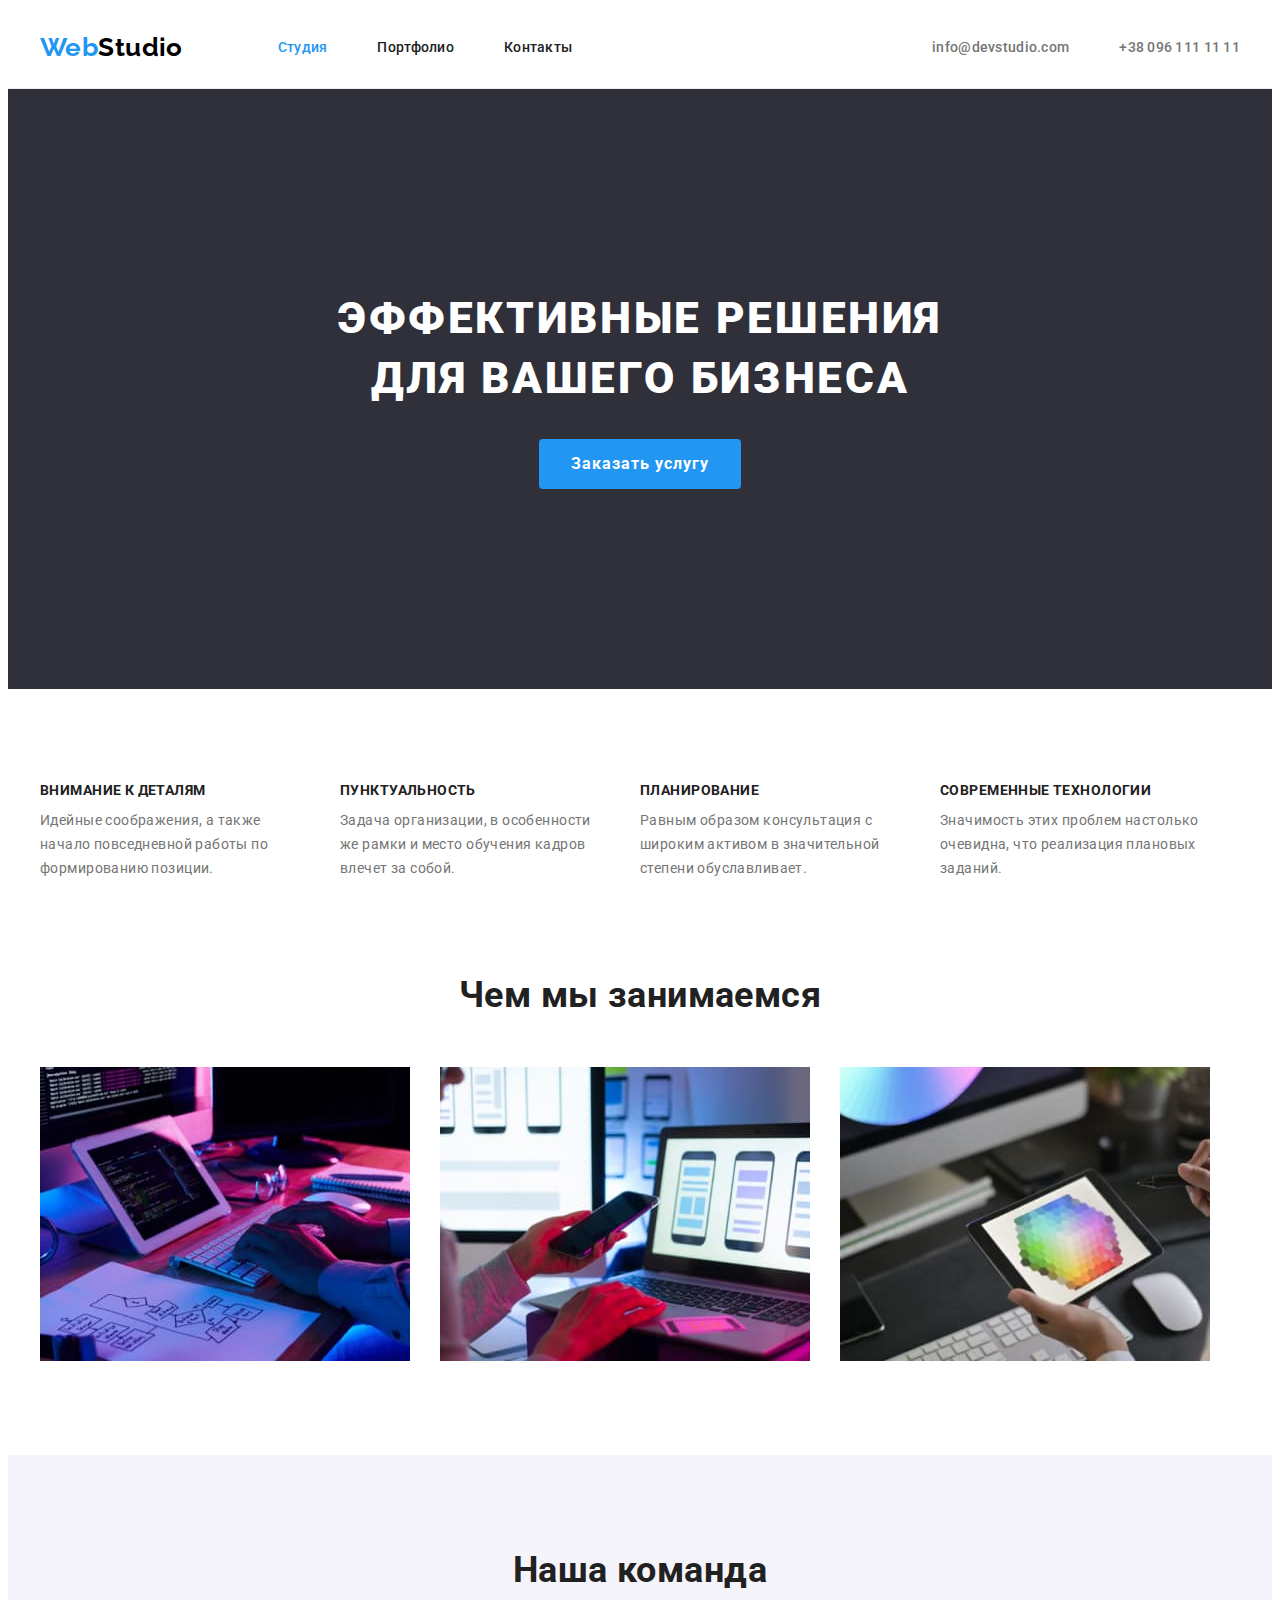
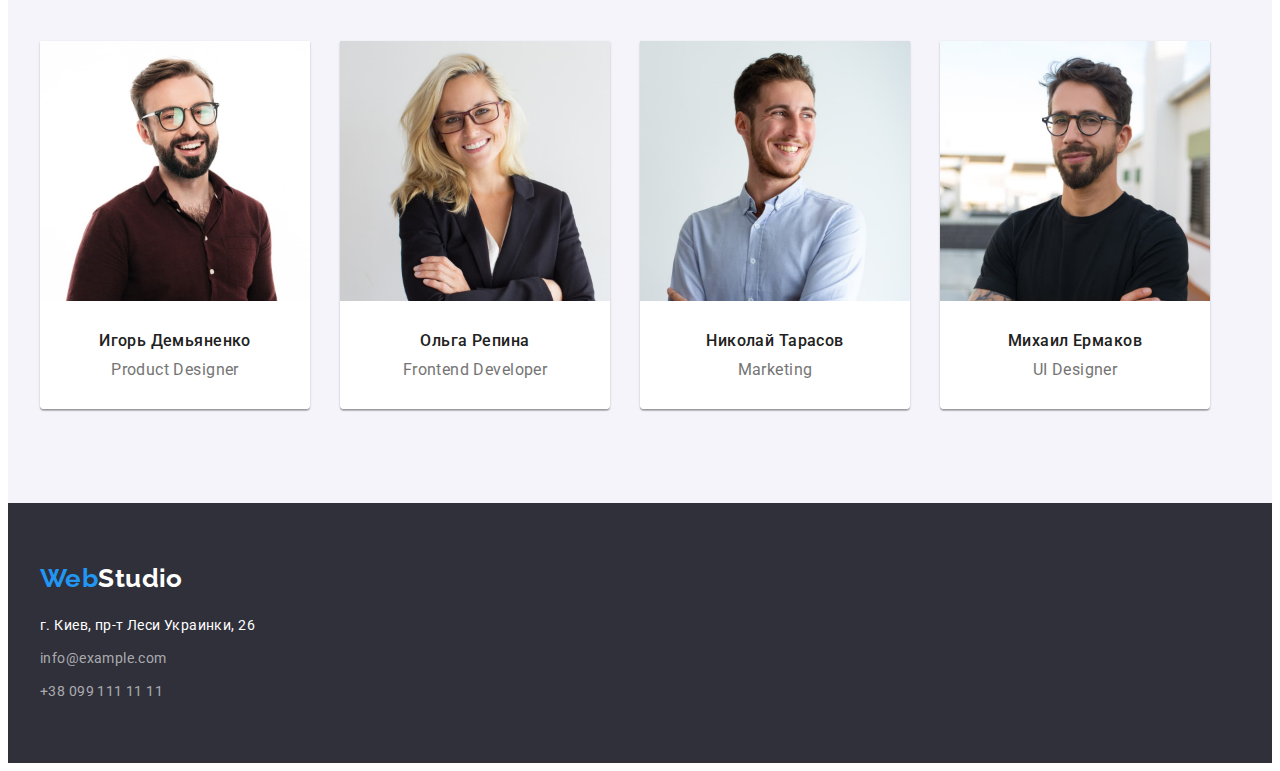
==== index.html @ c1a10959 "добавляет исходные данные" ====
<!DOCTYPE html>
<html lang="ru">
  <head>
    <meta charset="UTF-8" />
    <meta http-equiv="X-UA-Compatible" content="IE=edge" />
    <meta name="viewport" content="width=device-width, initial-scale=1.0" />
    <title>Document</title>
    <link rel="preconnect" href="https://fonts.googleapis.com" />
    <link rel="preconnect" href="https://fonts.gstatic.com" crossorigin />
    <link
      href="https://fonts.googleapis.com/css2?family=Raleway:wght@700&family=Roboto:wght@400;500;700;900&display=swap"
      rel="stylesheet"
    />
    <link
      rel="stylesheet"
      href="https://cdnjs.cloudflare.com/ajax/libs/modern-normalize/1.1.0/modern-normalize.min.css"
      integrity="sha512-wpPYUAdjBVSE4KJnH1VR1HeZfpl1ub8YT/NKx4PuQ5NmX2tKuGu6U/JRp5y+Y8XG2tV+wKQpNHVUX03MfMFn9Q=="
      crossorigin="anonymous"
      referrerpolicy="no-referrer"
    />
    <link rel="stylesheet" href="./css/styles.css" />
  </head>
  <body>
    <header class="header">
      <div class="container main-nav">
        <nav class="navigation">
          <a lang="en" href="" class="logo link">
            <span class="logo-name">Web</span>Studio</a
          >
          <ul class="site-nav list">
            <li class="site-nav-item">
              <a href="" class="site-nav-link link current">Студия</a>
            </li>
            <li class="site-nav-item">
              <a href="./portfolio.html" class="site-nav-link link"
                >Портфолио</a
              >
            </li>
            <li class="site-nav-item">
              <a href="" class="site-nav-link link">Контакты</a>
            </li>
          </ul>
        </nav>
        <ul class="contact list">
          <li class="contact-item">
            <a href="mailto:info@devstudio.com" class="link"
              >info@devstudio.com</a
            >
          </li>
          <li class="contact-item">
            <a href="tel:+380961111111" class="link">+38 096 111 11 11</a>
          </li>
        </ul>
      </div>
    </header>
    <main>
      <section class="hero">
        <div class="container">
          <h1 class="hero-title">Эффективные решения для вашего бизнеса</h1>
          <button type="button" class="button button-primary">
            Заказать услугу
          </button>
        </div>
      </section>
      <section class="benefits section">
        <div class="container">
          <h2 class="title visually-hidden">Преимущества</h2>
          <ul class="benefist-list list">
            <li class="benefits-item">
              <h3 class="benefits-title">Внимание к деталям</h3>
              <p class="description">
                Идейные соображения, а также начало повседневной работы по
                формированию позиции.
              </p>
            </li>
            <li class="benefits-item">
              <h3 class="benefits-title">Пунктуальность</h3>
              <p class="description">
                Задача организации, в особенности же рамки и место обучения
                кадров влечет за собой.
              </p>
            </li>
            <li class="benefits-item">
              <h3 class="benefits-title">Планирование</h3>
              <p class="description">
                Равным образом консультация с широким активом в значительной
                степени обуславливает.
              </p>
            </li>
            <li class="benefits-item">
              <h3 class="benefits-title">Современные технологии</h3>
              <p class="description">
                Значимость этих проблем настолько очевидна, что реализация
                плановых заданий.
              </p>
            </li>
          </ul>
        </div>
      </section>
      <section class="practice section">
        <div class="container">
          <h2 class="practice-title title">Чем мы занимаемся</h2>
          <ul class="practice-list list">
            <li class="practice-list-item">
              <img
                src="./images/box-1.jpg"
                alt="набор исходных данных"
                width="370"
                height="294"
              />
            </li>
            <li class="practice-list-item">
              <img
                src="./images/box-2.jpg"
                alt="визуализация мобильного приложения"
                width="370"
                height="294"
              />
            </li>
            <li class="practice-list-item">
              <img
                src="./images/box-3.jpg"
                alt="цветокоррекция"
                width="370"
                height="294"
              />
            </li>
          </ul>
        </div>
      </section>
      <section class="section section-team">
        <div class="container">
          <h2 class="section-team-title title">Наша команда</h2>
          <ul class="section-team-list">
            <li class="section-team-item">
              <img
                src="./images/demianenko-img-1.jpg"
                alt="сотрудник1"
                width="270"
                height="260"
              />
              <div class="container-foto">
                <h3 class="name-title">Игорь Демьяненко</h3>
                <p lang="en" class="post">Product Designer</p>
              </div>
            </li>
            <li class="section-team-item">
              <img
                src="./images/repina-img-2.jpg"
                alt="сотрудник2"
                width="270"
                height="260"
              />
              <div class="container-foto">
                <h3 class="name-title">Ольга Репина</h3>
                <p lang="en" class="post">Frontend Developer</p>
              </div>
            </li>
            <li class="section-team-item">
              <img
                src="./images/tarasov-img-3.jpg"
                alt="сотрудник3"
                width="270"
                height="260"
              />
              <div class="container-foto">
                <h3 class="name-title">Николай Тарасов</h3>
                <p lang="en" class="post">Marketing</p>
              </div>
            </li>
            <li class="section-team-item">
              <img
                src="./images/ermakov-img-4.jpg"
                alt="сотрудник3"
                width="270"
                height="260"
              />
              <div class="container-foto">
                <h3 class="name-title">Михаил Ермаков</h3>
                <p lang="en" class="post">UI Designer</p>
              </div>
            </li>
          </ul>
        </div>
      </section>
    </main>
    <footer class="footer">
      <div class="container">
        <a lang="en" href="" class="logo link"
          ><span class="logo-name">Web</span>Studio</a
        >
        <address>
          <ul class="footer-contact">
            <li class="footer-contact-item">
              <a
                href="https://goo.gl/maps/VYor2QJVqiVH9sgh6"
                target="_blank"
                rel="noopener noreferrer"
                class="location link"
                >г. Киев, пр-т Леси Украинки, 26</a
              >
            </li>
            <li class="footer-contact-item">
              <a href="mailto:info@example.com" class="footer-contact-mail link"
                >info@example.com</a
              >
            </li>
            <li class="footer-contact-item">
              <a href="tel:+380991111111" class="footer-contact-phone link"
                >+38 099 111 11 11</a
              >
            </li>
          </ul>
        </address>
      </div>
    </footer>
  </body>
</html>
---- css/styles.css ----
/*  цвет основного текста color: #757575;  */
/* вторичный цвет текста color: #212121; */
/* белый цвет color: #FFFFFF; */
/*лого color: #000000; */
/* ссылки в футер color: rgba(255, 255, 255, 0.6); */
/* акцент color: #2196F3 */
/* вторичный цвет фона #F5F4FA */
/* цвет фона футер background: #2F303A */

:root {
  --primary-font-family: Roboto, sans-serif;
  --primary-text-color: #757575;
  --title-text-color: #212121;
  --accent-color: #2196f3;
  --white-color: #ffffff;
  --logo-text-color: #000000;
  --secodary-background-color: #f5f4fa;
  --footer-background-color: #2f303a;
  --hero-background-color: #2f303a;
  --button-accent-color: #188ce8;
  --border-color-header: #ececec;
  --border-color: #eeeeee;
}
ul {
  list-style: none;
  padding: 0;
  margin: 0;
}
h1,
h2,
h3,
h4,
h5,
h6,
p {
  margin-top: 0;
  margin-bottom: 0;
}
img {
  display: block;
  max-width: 100%;
  height: auto;
}

.link {
  text-decoration: none;
}
.button {
  display: inline-block;
  cursor: pointer;
  border: 0;
  font-family: var(--primary-font-family);
  font-size: 16px;
  letter-spacing: 0.03em;
  border-radius: 4px;
  text-align: center;
}

body {
  font-family: var(--primary-font-family);
  letter-spacing: 0.03em;
  color: var(--primary-text-color);
  background-color: var(--white-color);
  font-size: 14px;
}
.container {
  width: 1200px;
  margin-left: auto;
  margin-right: auto;
  padding-left: 15px;
  padding-right: 15px;
}

.section {
  padding-bottom: 94px;
  padding-top: 94px;
}

/* Шапка */
.header {
  border-bottom: 1px solid var(--border-color);
}
.main-nav {
  display: flex;
  align-items: center;
}
.navigation {
  display: flex;
}
/* лого */

.logo {
  display: block;
  padding-top: 24px;
  padding-bottom: 25px;
  color: var(--logo-text-color);
  font-family: Raleway, sans-serif;
  font-weight: 700;
  font-size: 26px;
  line-height: 1.19;
}

.logo-name {
  color: var(--accent-color);
}

/* навигация сайта */
.site-nav .link.current {
  color: var(--accent-color);
}

.site-nav {
  display: flex;
  margin-left: 95px;
}
.site-nav-item:not(:last-child) {
  margin-right: 50px;
}

.site-nav-link {
  display: block;
  padding-top: 32px;
  padding-bottom: 32px;
  font-weight: 500;
  font-size: 14px;
  line-height: 1.14;
  letter-spacing: 0.02em;
  color: var(--title-text-color);
}

.site-nav .link:hover,
.site-nav .link:focus {
  color: var(--accent-color);
}
.contact {
  display: flex;
  margin-left: auto;
}
.contact-item + .contact-item {
  margin-left: 50px;
}
.contact .link {
  display: block;
  padding-top: 32px;
  padding-bottom: 32px;
  font-weight: 500;
  font-size: 14px;
  line-height: 1.14;
  letter-spacing: 0.02em;
  color: var(--primary-text-color);
}
.contact .link:hover,
.contact .link:focus {
  color: var(--accent-color);
}

/* секция герой */

.hero {
  padding-top: 200px;
  padding-bottom: 200px;
  background-color: var(--hero-background-color);
  text-align: center;
}
.button.button-primary {
  padding: 10px 32px;
  min-width: 200px;
  font-weight: 700;
  line-height: 1.88;
  letter-spacing: 0.06em;
  color: var(--white-color);
  background-color: var(--accent-color);
}
.button.button-primary:hover,
.button.button-primary:focus {
  background-color: var(--button-accent-color);
}
.hero-title {
  width: 696px;
  margin-bottom: 30px;
  margin-left: auto;
  margin-right: auto;
  font-weight: 900;
  font-size: 44px;
  line-height: 1.36;
  text-align: center;
  letter-spacing: 0.06em;
  text-transform: uppercase;
  color: var(--white-color);
}

/* названия */

.title {
  margin-bottom: 50px;
  text-align: center;
  font-weight: 700;
  font-size: 36px;
  line-height: 1.17;
  color: var(--title-text-color);
}

/* портфолио */

.project-title {
  font-size: 18px;
  line-height: 2;
  letter-spacing: 0.06em;
  color: var(--title-text-color);
}
.project-name {
  font-size: 16px;
  line-height: 1.88;
  color: var(--primary-text-color);
}
.button-list {
  display: flex;
  justify-content: center;
  margin-bottom: 50px;
}
.button-item:not(:last-child) {
  margin-right: 8px;
}
.button.button-secondary {
  padding: 6px 22px;
  /* box-shadow: 0px 3px 1px rgba(0, 0, 0, 0.1), 0px 1px 2px rgba(0, 0, 0, 0.08), */
  /* 0px 2px 2px rgba(0, 0, 0, 0.12); */
  border-radius: 4px;
  font-weight: 500;
  line-height: 1.63;
  color: var(--title-text-color);
  background-color: var(--secodary-background-color);
}

.button.button-secondary:hover,
.button.button-secondary:focus {
  color: var(--white-color);
  background-color: var(--accent-color);
}
.button.button-secondary:active {
  color: var(--white-color);
  background-color: var(--accent-color);
}
.project-list {
  display: flex;
  flex-wrap: wrap;
}

.project-item {
  width: calc((100% - 60px) / 3);
  margin-right: 30px;
  margin-bottom: 30px;
}
.card-content {
  padding: 20px 24px;
  border-left: 1px solid var(--border-color);
  border-right: 1px solid var(--border-color);
  border-bottom: 1px solid var(--border-color);
  background-color: var(--white-color);
}

.project-item:nth-child(3n) {
  margin-right: 0;
}
.project-item:nth-last-child(-n + 3) {
  margin-bottom: 0px;
}

/* преимущества */

.visually-hidden {
  position: absolute;
  width: 1px;
  height: 1px;
  margin: -1px;
  border: 0;
  padding: 0;
  white-space: nowrap;
  clip-path: inset(100%);
  clip: rect(0 0 0 0);
  overflow: hidden;
}
.benefist-list {
  display: flex;
}
.benefits-item {
  width: 270px;
}
.benefits-item:not(:last-child) {
  margin-right: 30px;
}
.benefits-title {
  margin-bottom: 10px;
  font-size: 14px;
  line-height: 1.14;
  text-transform: uppercase;
  font-weight: 700;
  color: var(--title-text-color);
}

.description {
  line-height: 1.71;
}

/* деятельность */
.practice {
  padding-top: 0;
}
.practice-list {
  display: flex;
}
.practice-list-item:not(:last-child) {
  margin-right: 30px;
}

/* сотрудники */

.section-team {
  padding-bottom: 94px;
  background-color: var(--secodary-background-color);
}

.section-team-list {
  display: flex;
}
.section-team-item:not(:last-child) {
  margin-right: 30px;
}
.container-foto {
  background-color: var(--white-color);
  padding-top: 30px;
  padding-bottom: 30px;
  border-radius: 0px 0px 4px 4px;
}
.name-title {
  margin-bottom: 10px;
  text-align: center;
  font-weight: 500;
  font-size: 16px;
  line-height: 1.19;
  color: var(--title-text-color);
}
.post {
  font-size: 16px;
  line-height: 1.19;
  text-align: center;
}
.section-team-item {
  box-shadow: 0px 1px 3px rgba(0, 0, 0, 0.12), 0px 1px 1px rgba(0, 0, 0, 0.14),
    0px 2px 1px rgba(0, 0, 0, 0.2);
  border-radius: 0px 0px 4px 4px;
}

/* подвал */

.footer {
  padding-top: 60px;
  padding-bottom: 60px;
  background-color: var(--footer-background-color);
}
.footer .logo {
  padding: 0;
  margin-bottom: 20px;
  color: var(--white-color);
}

.footer-contact .location {
  color: var(--white-color);
}
.footer-contact .link {
  font-style: normal;
  font-size: 14px;
  line-height: 1.71;
}
.footer-contact-item:not(:last-child) {
  margin-bottom: 9px;
}
.footer-contact-mail,
.footer-contact-phone {
  color: rgba(255, 255, 255, 0.6);
}
.footer-contact .link:hover,
.footer-contact .link:focus {
  color: var(--accent-color);
}
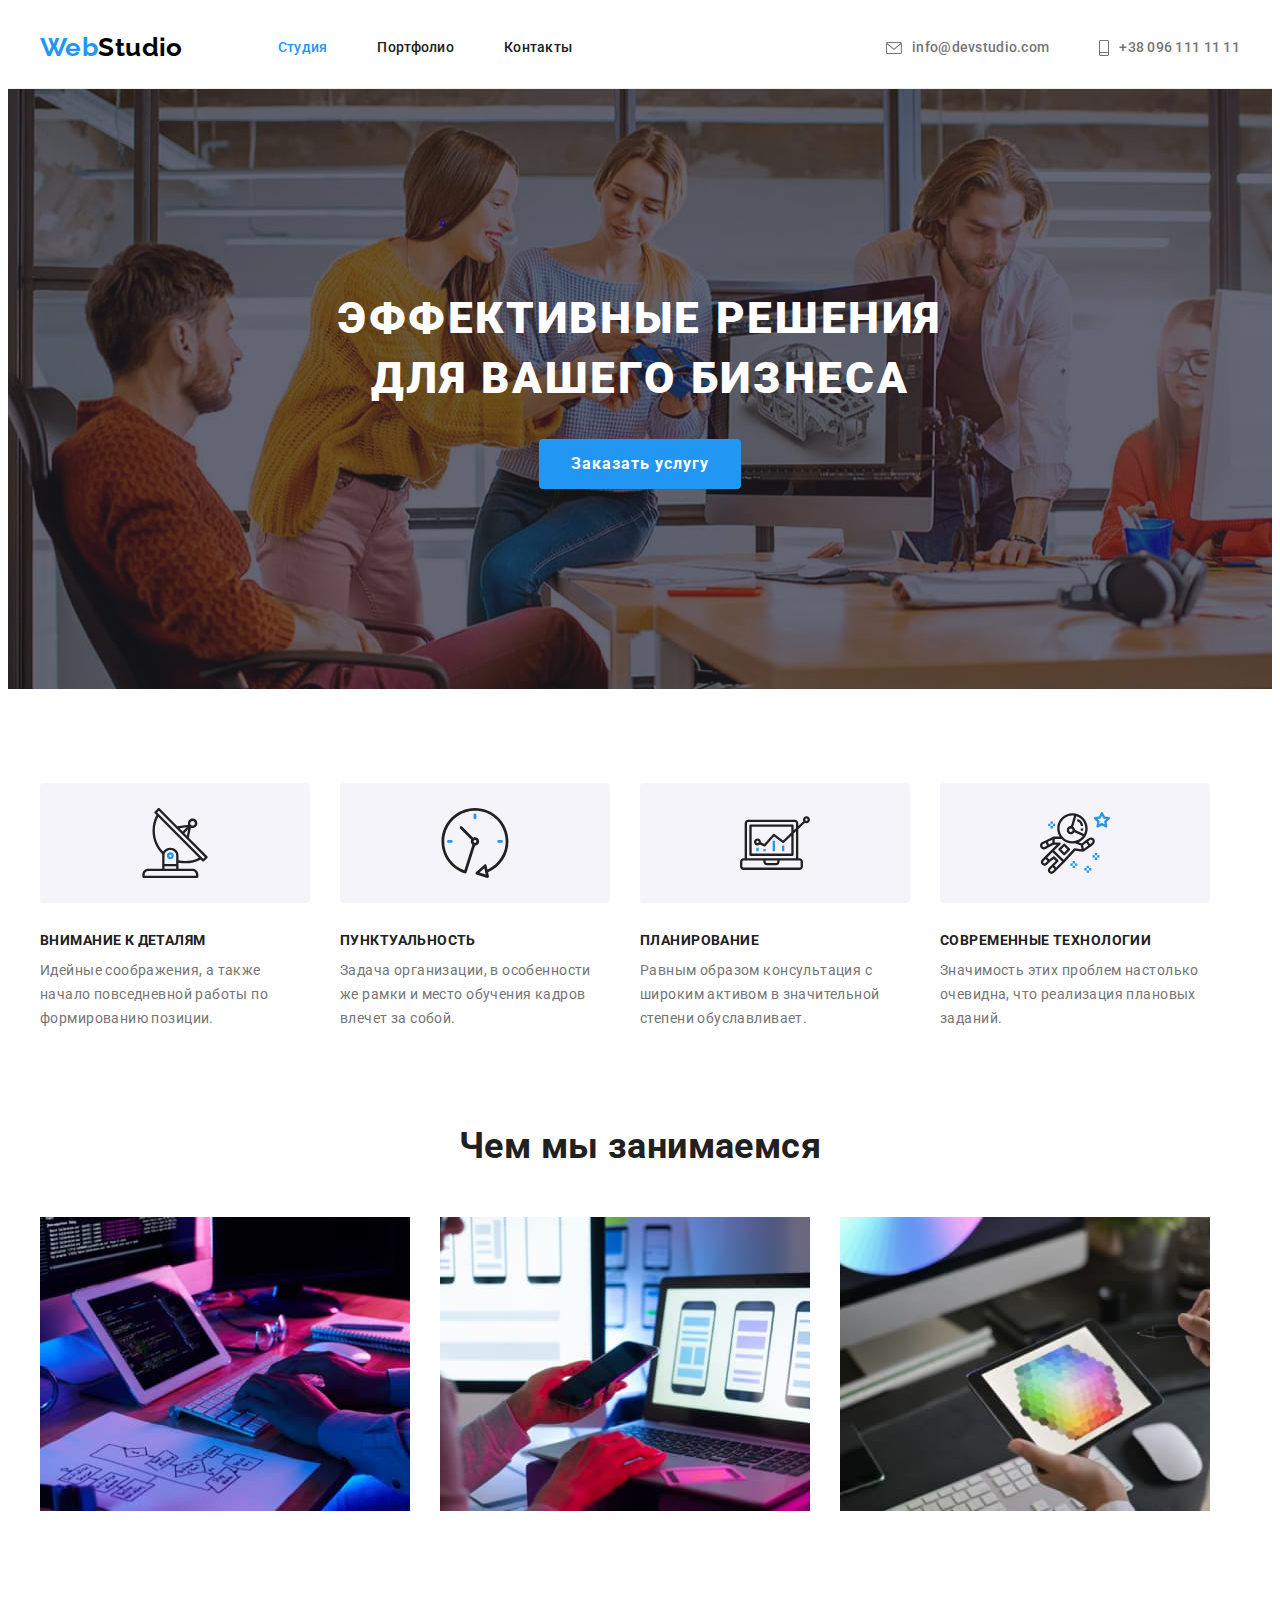
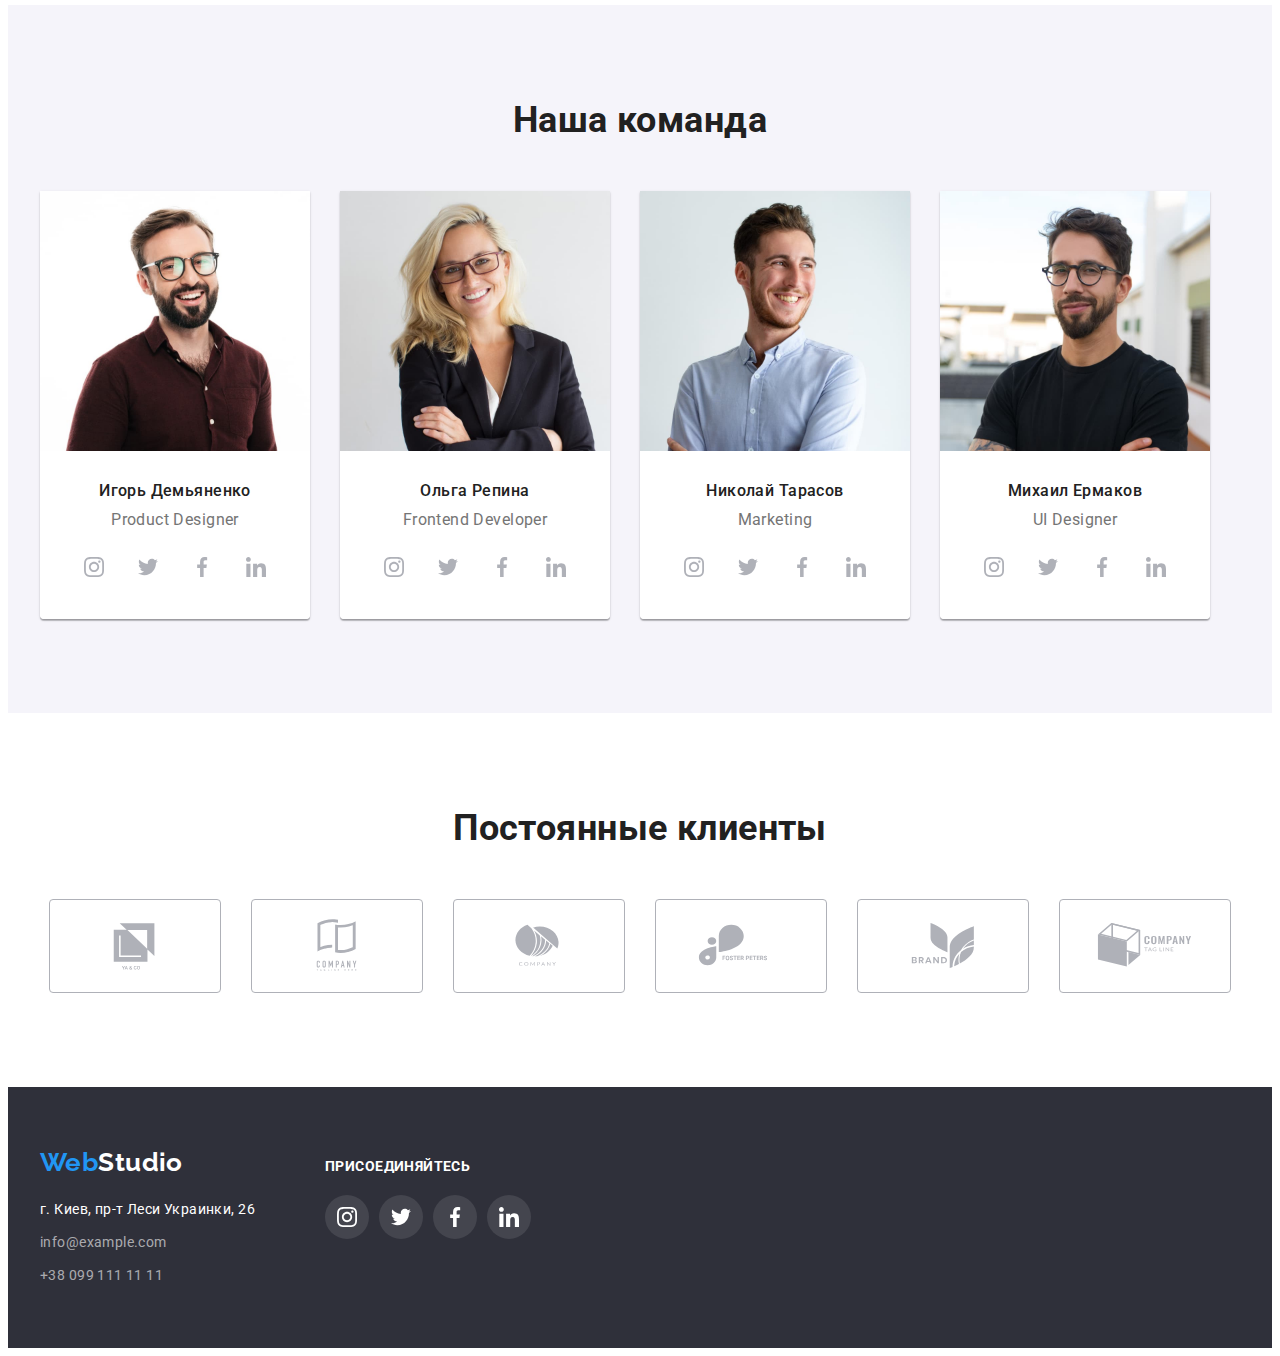
==== commit 08c3e11b: "добавляет стили" ====
--- a/index.html
+++ b/index.html
@@ -43,12 +43,20 @@
         </nav>
         <ul class="contact list">
           <li class="contact-item">
-            <a href="mailto:info@devstudio.com" class="link"
-              >info@devstudio.com</a
+            <a href="mailto:info@devstudio.com" class="link">
+              <svg class="contact-icon" width="16" height="12">
+                <use href="./images/symbol-defs.svg#icon-envelope"></use>
+              </svg>
+              info@devstudio.com</a
             >
           </li>
           <li class="contact-item">
-            <a href="tel:+380961111111" class="link">+38 096 111 11 11</a>
+            <a href="tel:+380961111111" class="link">
+              <svg class="contact-icon" width="10" height="16">
+                <use href="./images/symbol-defs.svg#icon-smartphone"></use>
+              </svg>
+              +38 096 111 11 11</a
+            >
           </li>
         </ul>
       </div>
@@ -67,6 +75,11 @@
           <h2 class="title visually-hidden">Преимущества</h2>
           <ul class="benefist-list list">
             <li class="benefits-item">
+              <div class="benefits-item-box">
+                <svg class="benefits-item-icon">
+                  <use href="./images/symbol-defs.svg#icon-antenna-1"></use>
+                </svg>
+              </div>
               <h3 class="benefits-title">Внимание к деталям</h3>
               <p class="description">
                 Идейные соображения, а также начало повседневной работы по
@@ -74,6 +87,11 @@
               </p>
             </li>
             <li class="benefits-item">
+              <div class="benefits-item-box">
+                <svg class="benefits-item-icon">
+                  <use href="./images/symbol-defs.svg#icon-clock-1"></use>
+                </svg>
+              </div>
               <h3 class="benefits-title">Пунктуальность</h3>
               <p class="description">
                 Задача организации, в особенности же рамки и место обучения
@@ -81,6 +99,11 @@
               </p>
             </li>
             <li class="benefits-item">
+              <div class="benefits-item-box">
+                <svg class="benefits-item-icon">
+                  <use href="./images/symbol-defs.svg#icon-diagram-1"></use>
+                </svg>
+              </div>
               <h3 class="benefits-title">Планирование</h3>
               <p class="description">
                 Равным образом консультация с широким активом в значительной
@@ -88,6 +111,11 @@
               </p>
             </li>
             <li class="benefits-item">
+              <div class="benefits-item-box">
+                <svg class="benefits-item-icon">
+                  <use href="./images/symbol-defs.svg#icon-astronaut-1"></use>
+                </svg>
+              </div>
               <h3 class="benefits-title">Современные технологии</h3>
               <p class="description">
                 Значимость этих проблем настолько очевидна, что реализация
@@ -142,6 +170,44 @@
               <div class="container-foto">
                 <h3 class="name-title">Игорь Демьяненко</h3>
                 <p lang="en" class="post">Product Designer</p>
+                <ul class="team-social-list">
+                  <li class="team-social-item">
+                    <a class="team-social-link" href="" aria-label="instagram">
+                      <svg class="team-social-icon">
+                        <use
+                          href="./images/symbol-defs.svg#icon-instagram-1"
+                        ></use>
+                      </svg>
+                    </a>
+                  </li>
+                  <li class="team-social-item">
+                    <a class="team-social-link" href="" aria-label="twitter">
+                      <svg class="team-social-icon">
+                        <use
+                          href="./images/symbol-defs.svg#icon-twitter-1"
+                        ></use>
+                      </svg>
+                    </a>
+                  </li>
+                  <li class="team-social-item">
+                    <a class="team-social-link" href="" aria-label="facebook">
+                      <svg class="team-social-icon">
+                        <use
+                          href="./images/symbol-defs.svg#icon-facebook-1"
+                        ></use>
+                      </svg>
+                    </a>
+                  </li>
+                  <li class="team-social-item">
+                    <a class="team-social-link" href="" aria-label="linkedin">
+                      <svg class="team-social-icon">
+                        <use
+                          href="./images/symbol-defs.svg#icon-linkedin-1"
+                        ></use>
+                      </svg>
+                    </a>
+                  </li>
+                </ul>
               </div>
             </li>
             <li class="section-team-item">
@@ -154,6 +220,44 @@
               <div class="container-foto">
                 <h3 class="name-title">Ольга Репина</h3>
                 <p lang="en" class="post">Frontend Developer</p>
+                <ul class="team-social-list">
+                  <li class="team-social-item">
+                    <a class="team-social-link" href="" aria-label="instagram">
+                      <svg class="team-social-icon">
+                        <use
+                          href="./images/symbol-defs.svg#icon-instagram-1"
+                        ></use>
+                      </svg>
+                    </a>
+                  </li>
+                  <li class="team-social-item">
+                    <a class="team-social-link" href="" aria-label="twitter">
+                      <svg class="team-social-icon">
+                        <use
+                          href="./images/symbol-defs.svg#icon-twitter-1"
+                        ></use>
+                      </svg>
+                    </a>
+                  </li>
+                  <li class="team-social-item">
+                    <a class="team-social-link" href="" aria-label="facebook">
+                      <svg class="team-social-icon">
+                        <use
+                          href="./images/symbol-defs.svg#icon-facebook-1"
+                        ></use>
+                      </svg>
+                    </a>
+                  </li>
+                  <li class="team-social-item">
+                    <a class="team-social-link" href="" aria-label="linkedin">
+                      <svg class="team-social-icon">
+                        <use
+                          href="./images/symbol-defs.svg#icon-linkedin-1"
+                        ></use>
+                      </svg>
+                    </a>
+                  </li>
+                </ul>
               </div>
             </li>
             <li class="section-team-item">
@@ -166,6 +270,44 @@
               <div class="container-foto">
                 <h3 class="name-title">Николай Тарасов</h3>
                 <p lang="en" class="post">Marketing</p>
+                <ul class="team-social-list">
+                  <li class="team-social-item">
+                    <a class="team-social-link" href="" aria-label="instagram">
+                      <svg class="team-social-icon">
+                        <use
+                          href="./images/symbol-defs.svg#icon-instagram-1"
+                        ></use>
+                      </svg>
+                    </a>
+                  </li>
+                  <li class="team-social-item">
+                    <a class="team-social-link" href="" aria-label="twitter">
+                      <svg class="team-social-icon">
+                        <use
+                          href="./images/symbol-defs.svg#icon-twitter-1"
+                        ></use>
+                      </svg>
+                    </a>
+                  </li>
+                  <li class="team-social-item">
+                    <a class="team-social-link" href="" aria-label="facebook">
+                      <svg class="team-social-icon">
+                        <use
+                          href="./images/symbol-defs.svg#icon-facebook-1"
+                        ></use>
+                      </svg>
+                    </a>
+                  </li>
+                  <li class="team-social-item">
+                    <a class="team-social-link" href="" aria-label="linkedin">
+                      <svg class="team-social-icon">
+                        <use
+                          href="./images/symbol-defs.svg#icon-linkedin-1"
+                        ></use>
+                      </svg>
+                    </a>
+                  </li>
+                </ul>
               </div>
             </li>
             <li class="section-team-item">
@@ -178,40 +320,164 @@
               <div class="container-foto">
                 <h3 class="name-title">Михаил Ермаков</h3>
                 <p lang="en" class="post">UI Designer</p>
-              </div>
+                <ul class="team-social-list">
+                  <li class="team-social-item">
+                    <a class="team-social-link" href="" aria-label="instagram">
+                      <svg class="team-social-icon">
+                        <use
+                          href="./images/symbol-defs.svg#icon-instagram-1"
+                        ></use>
+                      </svg>
+                    </a>
+                  </li>
+                  <li class="team-social-item">
+                    <a class="team-social-link" href="" aria-label="twitter">
+                      <svg class="team-social-icon">
+                        <use
+                          href="./images/symbol-defs.svg#icon-twitter-1"
+                        ></use>
+                      </svg>
+                    </a>
+                  </li>
+                  <li class="team-social-item">
+                    <a class="team-social-link" href="" aria-label="facebook">
+                      <svg class="team-social-icon">
+                        <use
+                          href="./images/symbol-defs.svg#icon-facebook-1"
+                        ></use>
+                      </svg>
+                    </a>
+                  </li>
+                  <li class="team-social-item">
+                    <a class="team-social-link" href="" aria-label="linkedin">
+                      <svg class="team-social-icon">
+                        <use
+                          href="./images/symbol-defs.svg#icon-linkedin-1"
+                        ></use>
+                      </svg>
+                    </a>
+                  </li>
+                </ul>
+              </div>
+            </li>
+          </ul>
+        </div>
+      </section>
+      <section class="section-client section">
+        <div class="container">
+          <h2 class="title">Постоянные клиенты</h2>
+          <ul class="client-list">
+            <li class="cliet-item">
+              <a class="client-link" href="">
+                <svg class="client-icon">
+                  <use href="./images/symbol-defs.svg#icon-Logo-6"></use>
+                </svg>
+              </a>
+            </li>
+            <li class="cliet-item">
+              <a class="client-link" href=""
+                ><svg class="client-icon">
+                  <use href="./images/symbol-defs.svg#icon-Logo-1"></use>
+                </svg>
+              </a>
+            </li>
+            <li class="cliet-item">
+              <a class="client-link" href=""
+                ><svg class="client-icon">
+                  <use href="./images/symbol-defs.svg#icon-Logo-2"></use>
+                </svg>
+              </a>
+            </li>
+            <li class="cliet-item">
+              <a class="client-link" href=""
+                ><svg class="client-icon">
+                  <use href="./images/symbol-defs.svg#icon-Logo-5"></use>
+                </svg>
+              </a>
+            </li>
+            <li class="cliet-item">
+              <a class="client-link" href=""
+                ><svg class="client-icon">
+                  <use href="./images/symbol-defs.svg#icon-Logo-3"></use>
+                </svg>
+              </a>
+            </li>
+            <li class="cliet-item">
+              <a class="client-link" href=""
+                ><svg class="client-icon">
+                  <use href="./images/symbol-defs.svg#icon-Logo-4"></use>
+                </svg>
+              </a>
             </li>
           </ul>
         </div>
       </section>
     </main>
     <footer class="footer">
-      <div class="container">
-        <a lang="en" href="" class="logo link"
-          ><span class="logo-name">Web</span>Studio</a
-        >
-        <address>
-          <ul class="footer-contact">
-            <li class="footer-contact-item">
-              <a
-                href="https://goo.gl/maps/VYor2QJVqiVH9sgh6"
-                target="_blank"
-                rel="noopener noreferrer"
-                class="location link"
-                >г. Киев, пр-т Леси Украинки, 26</a
-              >
-            </li>
-            <li class="footer-contact-item">
-              <a href="mailto:info@example.com" class="footer-contact-mail link"
-                >info@example.com</a
-              >
-            </li>
-            <li class="footer-contact-item">
-              <a href="tel:+380991111111" class="footer-contact-phone link"
-                >+38 099 111 11 11</a
-              >
-            </li>
-          </ul>
-        </address>
+      <div class="container footer-nav">
+        <div class="footer-box">
+          <a lang="en" href="" class="logo link"
+            ><span class="logo-name">Web</span>Studio</a
+          >
+          <address class="footer-contact-box">
+            <ul class="footer-contact">
+              <li class="footer-contact-item">
+                <a
+                  href="https://goo.gl/maps/VYor2QJVqiVH9sgh6"
+                  target="_blank"
+                  rel="noopener noreferrer"
+                  class="location link"
+                  >г. Киев, пр-т Леси Украинки, 26</a
+                >
+              </li>
+              <li class="footer-contact-item">
+                <a
+                  href="mailto:info@example.com"
+                  class="footer-contact-mail link"
+                  >info@example.com</a
+                >
+              </li>
+              <li class="footer-contact-item">
+                <a href="tel:+380991111111" class="footer-contact-phone link"
+                  >+38 099 111 11 11</a
+                >
+              </li>
+            </ul>
+          </address>
+        </div>
+        <div class="footer-social-box">
+          <h3 class="footer-social-title">присоединяйтесь</h3>
+          <ul class="footer-social-list">
+            <li class="footer-social-item">
+              <a class="footer-social-link" href="" aria-label="instagram">
+                <svg class="footer-social-icon">
+                  <use href="./images/symbol-defs.svg#icon-instagram-2"></use>
+                </svg>
+              </a>
+            </li>
+            <li class="footer-social-item">
+              <a class="footer-social-link" href="" aria-label="instagram">
+                <svg class="footer-social-icon">
+                  <use href="./images/symbol-defs.svg#icon-twitter-2"></use>
+                </svg>
+              </a>
+            </li>
+            <li class="footer-social-item">
+              <a class="footer-social-link" href="" aria-label="instagram">
+                <svg class="footer-social-icon">
+                  <use href="./images/symbol-defs.svg#icon-facebook-2"></use>
+                </svg>
+              </a>
+            </li>
+            <li class="footer-social-item">
+              <a class="footer-social-link" href="" aria-label="instagram">
+                <svg class="footer-social-icon">
+                  <use href="./images/symbol-defs.svg#icon-linkedin-2"></use>
+                </svg>
+              </a>
+            </li>
+          </ul>
+        </div>
       </div>
     </footer>
   </body>
--- a/css/styles.css
+++ b/css/styles.css
@@ -20,6 +20,7 @@
   --button-accent-color: #188ce8;
   --border-color-header: #ececec;
   --border-color: #eeeeee;
+  --icon-color: #afb1b8;
 }
 ul {
   list-style: none;
@@ -139,8 +140,13 @@
 .contact-item + .contact-item {
   margin-left: 50px;
 }
+.contact-icon {
+  margin-right: 10px;
+  fill: var(--primary-text-color);
+}
 .contact .link {
-  display: block;
+  display: flex;
+  align-items: center;
   padding-top: 32px;
   padding-bottom: 32px;
   font-weight: 500;
@@ -153,10 +159,24 @@
 .contact .link:focus {
   color: var(--accent-color);
 }
+.contact .link:hover .contact-icon,
+.contact .link:focus .contact-icon {
+  fill: currentColor;
+}
 
 /* секция герой */
 
 .hero {
+  /* max-width: 1600px; */
+  /* height: 600px; */
+  background-size: cover;
+  margin-left: auto;
+  margin-right: auto;
+  background-image: linear-gradient(
+      rgba(47, 48, 58, 0.4),
+      rgba(47, 48, 58, 0.4)
+    ),
+    url(../images/img-hero.jpg);
   padding-top: 200px;
   padding-bottom: 200px;
   background-color: var(--hero-background-color);
@@ -223,8 +243,6 @@
 }
 .button.button-secondary {
   padding: 6px 22px;
-  /* box-shadow: 0px 3px 1px rgba(0, 0, 0, 0.1), 0px 1px 2px rgba(0, 0, 0, 0.08), */
-  /* 0px 2px 2px rgba(0, 0, 0, 0.12); */
   border-radius: 4px;
   font-weight: 500;
   line-height: 1.63;
@@ -236,6 +254,8 @@
 .button.button-secondary:focus {
   color: var(--white-color);
   background-color: var(--accent-color);
+  box-shadow: 0px 3px 1px rgba(0, 0, 0, 0.1), 0px 1px 2px rgba(0, 0, 0, 0.08),
+    0px 2px 2px rgba(0, 0, 0, 0.12);
 }
 .button.button-secondary:active {
   color: var(--white-color);
@@ -264,6 +284,10 @@
 }
 .project-item:nth-last-child(-n + 3) {
   margin-bottom: 0px;
+}
+.project-item:hover {
+  box-shadow: 0px 1px 1px rgba(0, 0, 0, 0.12), 0px 4px 4px rgba(0, 0, 0, 0.06),
+    1px 4px 6px rgba(0, 0, 0, 0.16);
 }
 
 /* преимущества */
@@ -286,8 +310,23 @@
 .benefits-item {
   width: 270px;
 }
+
 .benefits-item:not(:last-child) {
   margin-right: 30px;
+}
+.benefits-item-box {
+  display: flex;
+  align-items: center;
+  justify-content: center;
+  width: 270px;
+  height: 120px;
+  background-color: #f5f4fa;
+  border-radius: 4px;
+  margin-bottom: 30px;
+}
+.benefits-item-icon {
+  width: 70px;
+  height: 70px;
 }
 .benefits-title {
   margin-bottom: 10px;
@@ -330,6 +369,8 @@
   background-color: var(--white-color);
   padding-top: 30px;
   padding-bottom: 30px;
+  padding-left: 32px;
+  padding-right: 32px;
   border-radius: 0px 0px 4px 4px;
 }
 .name-title {
@@ -350,7 +391,66 @@
     0px 2px 1px rgba(0, 0, 0, 0.2);
   border-radius: 0px 0px 4px 4px;
 }
-
+.team-social-list {
+  display: flex;
+  justify-content: space-between;
+  margin-top: 16px;
+}
+.team-social-icon {
+  width: 20px;
+  height: 20px;
+  fill: var(--icon-color);
+}
+.team-social-link {
+  display: flex;
+  align-items: center;
+  justify-content: center;
+  width: 44px;
+  height: 44px;
+  border-radius: 50%;
+}
+.team-social-link:hover,
+.team-social-link:focus {
+  background-color: var(--accent-color);
+}
+.team-social-link:hover .team-social-icon,
+.team-social-link:focus .team-social-icon {
+  fill: var(--white-color);
+}
+
+/* клиенты */
+
+.client-list {
+  display: flex;
+  justify-content: center;
+}
+
+.cliet-item:not(:last-child) {
+  margin-right: 30px;
+}
+
+.client-link {
+  display: flex;
+  align-items: center;
+  justify-content: center;
+  width: 170px;
+  height: 92px;
+  border: 1px solid var(--icon-color);
+  border-radius: 4px;
+}
+.client-icon {
+  width: 106px;
+  height: 60px;
+  fill: var(--icon-color);
+}
+.client-link:hover,
+.client-link:focus {
+  border: 1px solid var(--accent-color);
+}
+.client-link:hover .client-icon,
+.client-link:focus .client-icon {
+  fill: var(--accent-color);
+}
 /* подвал */
 
 .footer {
@@ -358,6 +458,11 @@
   padding-bottom: 60px;
   background-color: var(--footer-background-color);
 }
+.footer-nav {
+  display: flex;
+  align-items: baseline;
+}
+
 .footer .logo {
   padding: 0;
   margin-bottom: 20px;
@@ -383,3 +488,37 @@
 .footer-contact .link:focus {
   color: var(--accent-color);
 }
+.footer-social-icon {
+  width: 20px;
+  height: 20px;
+}
+.footer-social-title {
+  margin-bottom: 20px;
+  font-weight: 700;
+  font-size: 14px;
+  line-height: 1.14;
+  text-transform: uppercase;
+  color: var(--white-color);
+}
+.footer-social-list {
+  display: flex;
+  justify-content: space-between;
+}
+
+.footer-social-link {
+  display: flex;
+  align-items: center;
+  justify-content: center;
+  width: 44px;
+  height: 44px;
+  border-radius: 50%;
+  background-color: rgba(255, 255, 255, 0.1);
+}
+.footer-social-box {
+  width: 206px;
+  margin-left: 70px;
+}
+.footer-social-link:hover,
+.footer-social-link:focus {
+  background-color: var(--accent-color);
+}
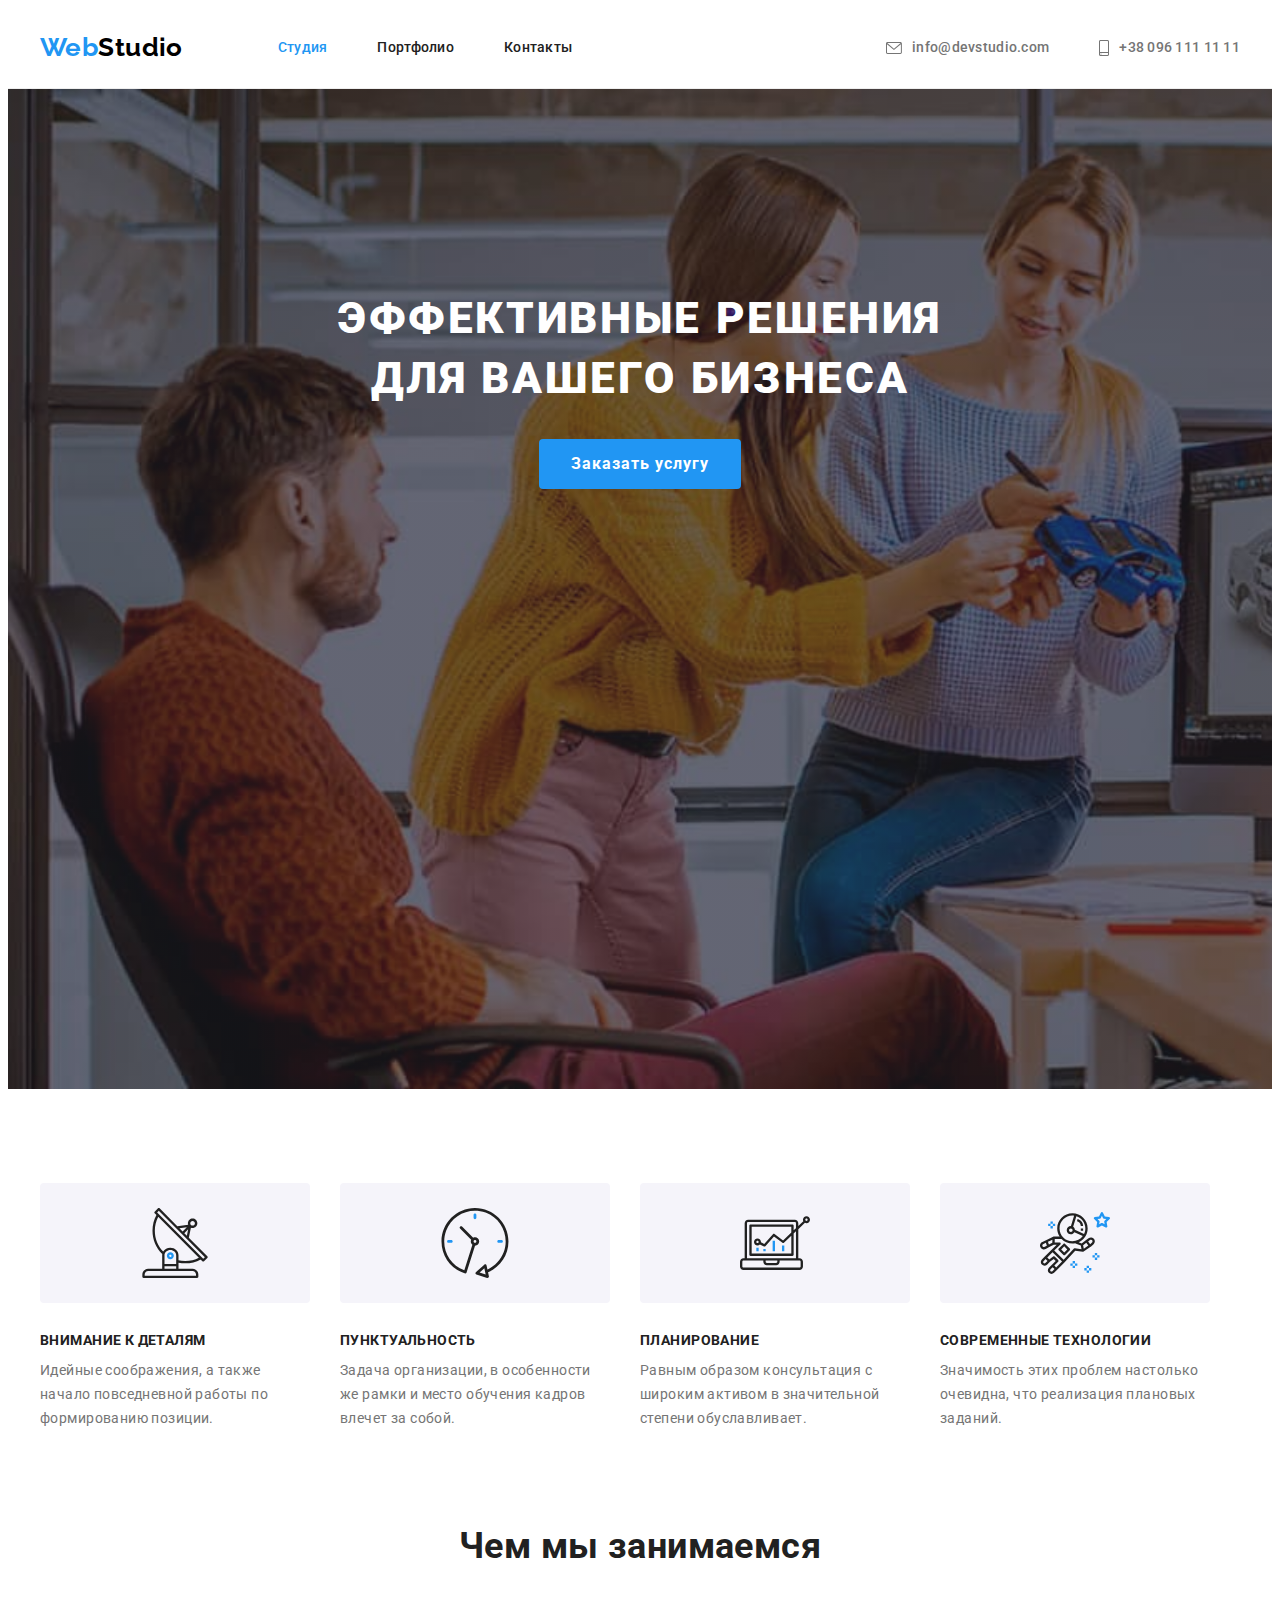
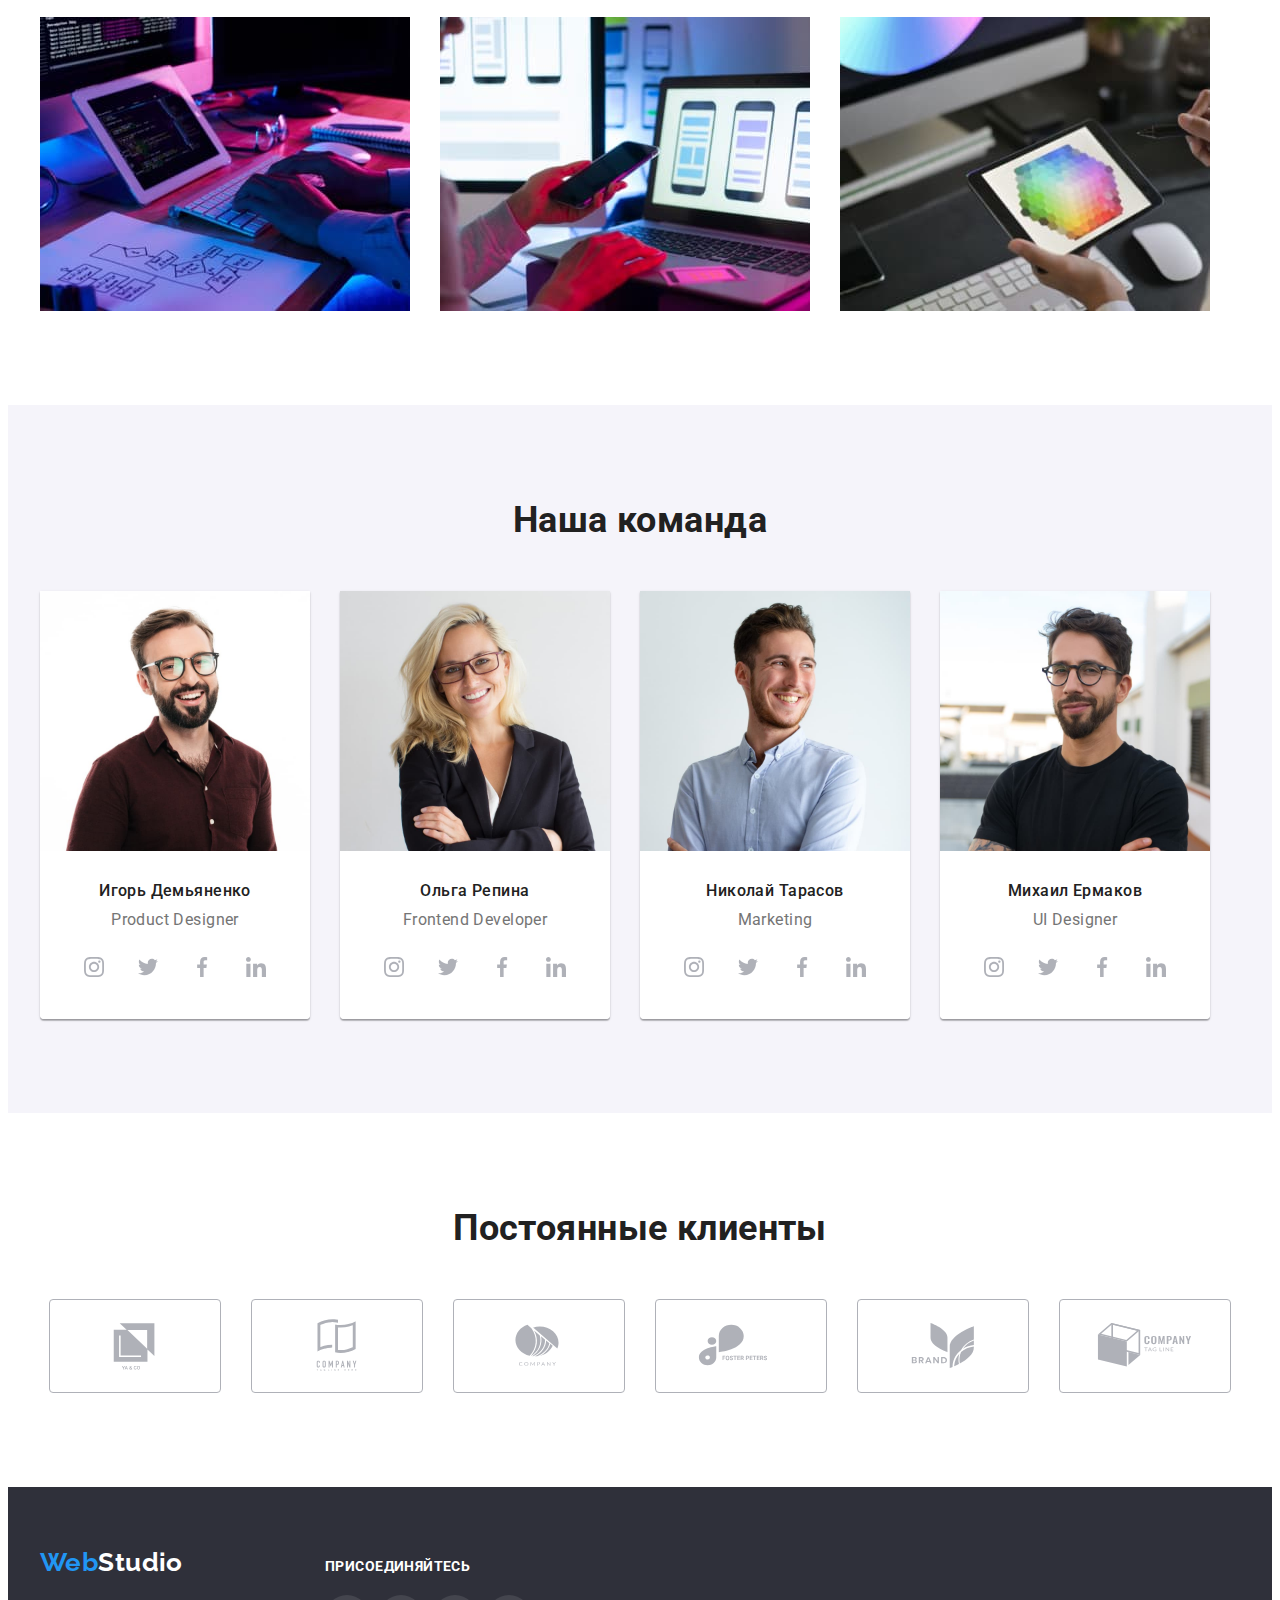
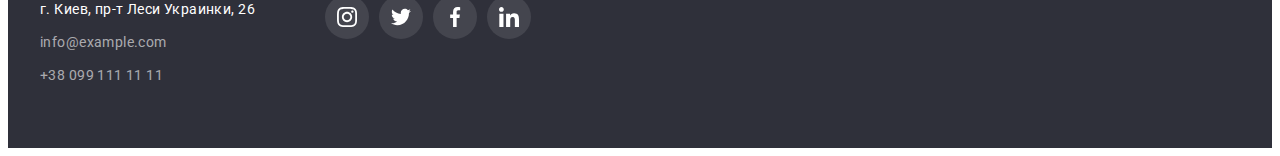
==== commit ef51693e: "добавляет исправления" ====
--- a/index.html
+++ b/index.html
@@ -136,6 +136,7 @@
                 width="370"
                 height="294"
               />
+          
             </li>
             <li class="practice-list-item">
               <img
@@ -456,21 +457,21 @@
               </a>
             </li>
             <li class="footer-social-item">
-              <a class="footer-social-link" href="" aria-label="instagram">
+              <a class="footer-social-link" href="" aria-label="twitter">
                 <svg class="footer-social-icon">
                   <use href="./images/symbol-defs.svg#icon-twitter-2"></use>
                 </svg>
               </a>
             </li>
             <li class="footer-social-item">
-              <a class="footer-social-link" href="" aria-label="instagram">
+              <a class="footer-social-link" href="" aria-label="facebok">
                 <svg class="footer-social-icon">
                   <use href="./images/symbol-defs.svg#icon-facebook-2"></use>
                 </svg>
               </a>
             </li>
             <li class="footer-social-item">
-              <a class="footer-social-link" href="" aria-label="instagram">
+              <a class="footer-social-link" href="" aria-label="linkedin">
                 <svg class="footer-social-icon">
                   <use href="./images/symbol-defs.svg#icon-linkedin-2"></use>
                 </svg>
--- a/css/styles.css
+++ b/css/styles.css
@@ -167,8 +167,8 @@
 /* секция герой */
 
 .hero {
-  /* max-width: 1600px; */
-  /* height: 600px; */
+  max-width: 1600px;
+  height: 600px;
   background-size: cover;
   margin-left: auto;
   margin-right: auto;
@@ -285,7 +285,10 @@
 .project-item:nth-last-child(-n + 3) {
   margin-bottom: 0px;
 }
-.project-item:hover {
+.project-item .link {
+  display: block;
+}
+.project-item .link:hover {
   box-shadow: 0px 1px 1px rgba(0, 0, 0, 0.12), 0px 4px 4px rgba(0, 0, 0, 0.06),
     1px 4px 6px rgba(0, 0, 0, 0.16);
 }
